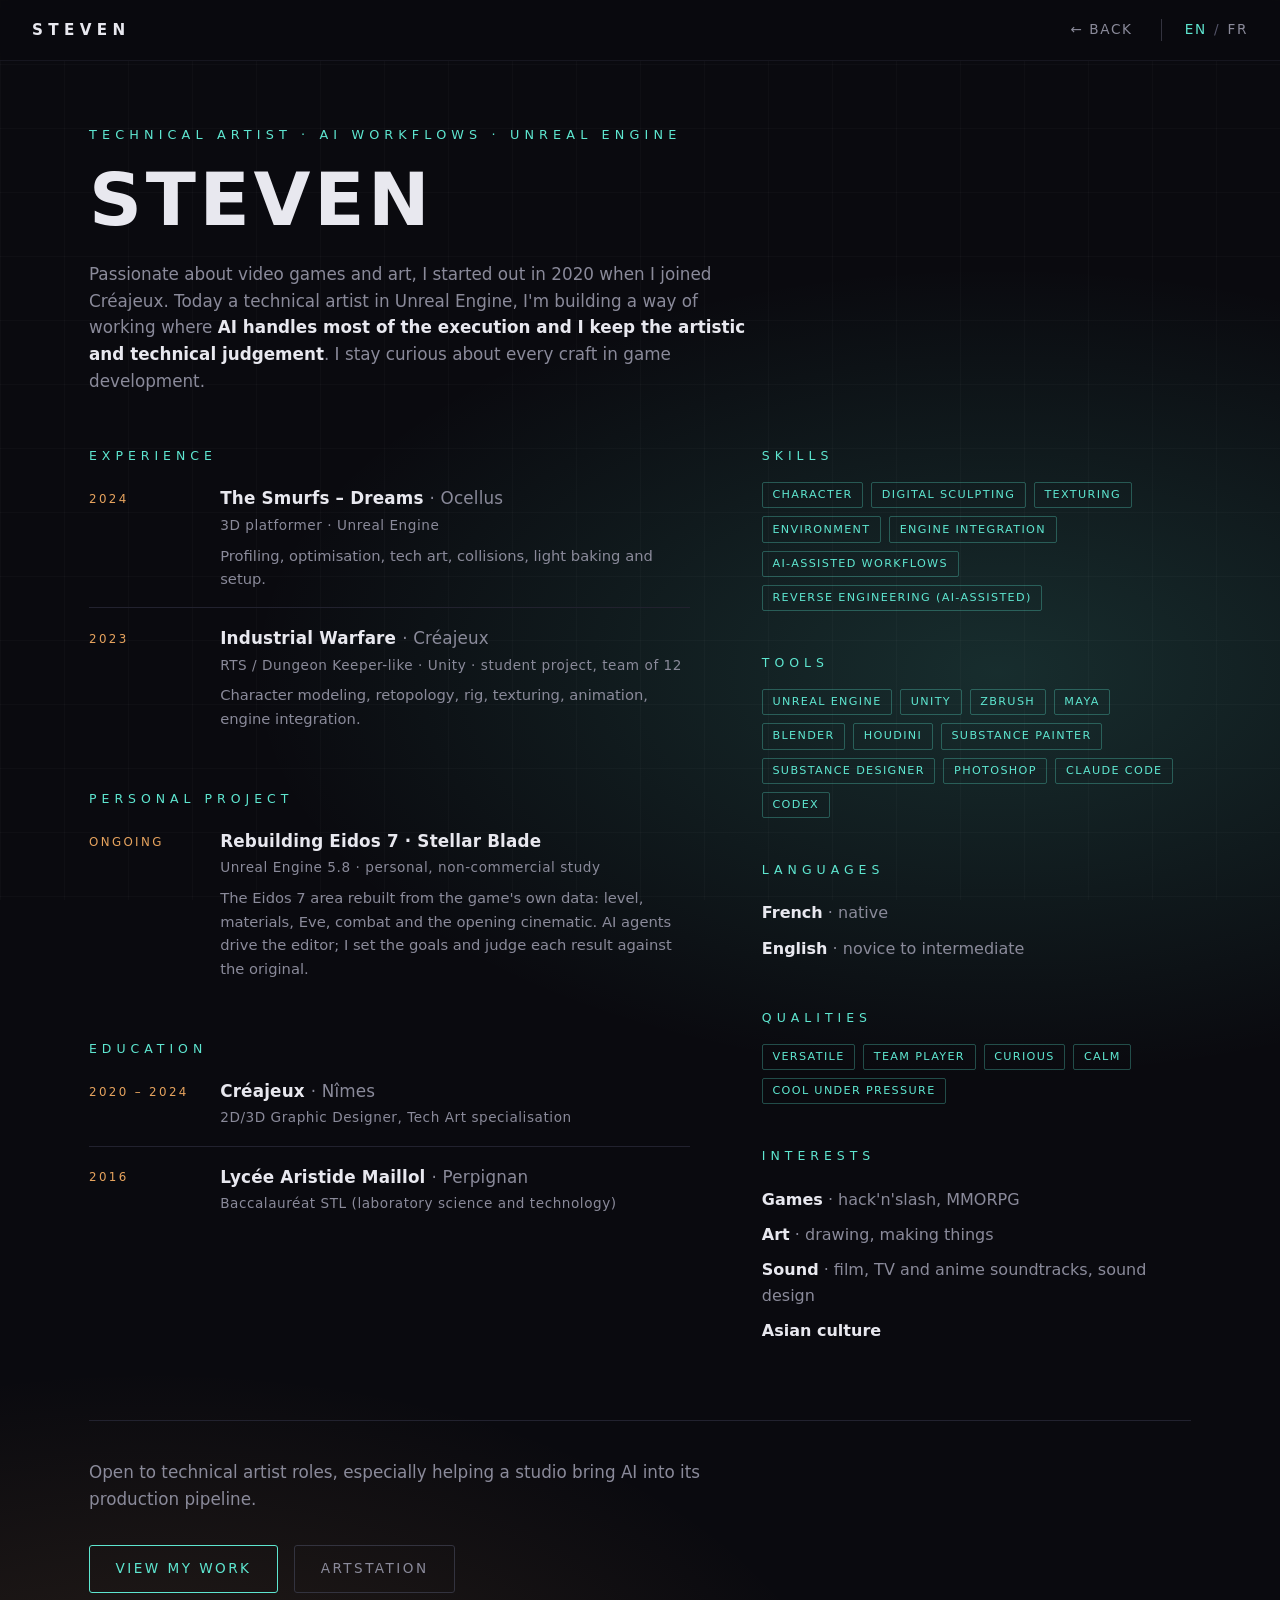
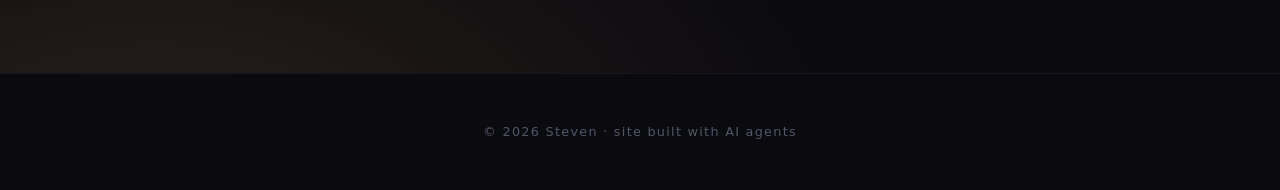
==== cv.html @ 53f47049 "page CV (onglet CV, A propos raccourci + bouton CV complet), nav 320 px" ====
<!DOCTYPE html>
<html lang="en">
<head>
<meta charset="UTF-8">
<meta name="viewport" content="width=device-width, initial-scale=1.0">
<meta name="robots" content="noindex, nofollow">
<title data-fr="CV · Steven · Technical Artist">CV · Steven · Technical Artist</title>
<!-- CV complet (29/10/2026, demande de Steven), d'après le CV PDF du 07/10/2026 adapté à la DA du site.
     SOURCE UNIQUE du CV : l'accueil (#about) n'en garde qu'un résumé et renvoie ici ; le PDF de candidature est
     tiré de cette page par docs/candidature/render_cv.py, qui y ajoute les coordonnées privées.
     Page publique : prénom seul, ni photo, ni téléphone, ni email, ni ville (choix de Steven du 29/10).
     Les commentaires-marqueurs « cv:nom » (autour du prénom) et « cv:contact » servent au PDF : ne pas les retirer. -->
<link rel="stylesheet" href="theme/tokens.css">
<link rel="stylesheet" href="theme/theme.css">
<script src="theme/i18n.js"></script>
</head>
<body>

<nav class="nav-page">
  <a class="logo" href="index.html">Steven</a>
  <a class="back" href="index.html#about"><span lang="en">← Back</span><span lang="fr">← Retour</span></a>
</nav>

<main class="page page-wide cv-page">

  <header class="cv-head">
    <div class="kicker"><span lang="en">Technical Artist · AI Workflows · Unreal Engine</span><span lang="fr">Technical Artist · Workflows IA · Unreal Engine</span></div>
    <h1><!--cv:nom-->Steven<!--/cv:nom--></h1>
    <!--cv:contact-->
    <p class="about-text cv-profile">
      <span lang="en">Passionate about video games and art, I started out in 2020 when I joined Créajeux. Today a
      technical artist in Unreal Engine, I'm building a way of working where <strong>AI handles most of the
      execution and I keep the artistic and technical judgement</strong>. I stay curious about every craft in
      game development.</span>
      <span lang="fr">Passionné de jeux vidéo et d'art, je me suis lancé en 2020 en entrant à Créajeux.
      Aujourd'hui technical artist sur Unreal Engine, je construis une façon de travailler où <strong>l'IA prend
      en charge le gros de l'exécution et où je garde le jugement artistique et technique</strong>. Je reste
      curieux de tous les métiers du jeu vidéo.</span>
    </p>
  </header>

  <div class="cv">
    <div class="cv-col">
      <section class="cv-block">
        <h3 class="cv-h"><span lang="en">Experience</span><span lang="fr">Expérience</span></h3>
        <div class="cv-item">
          <div class="cv-when">2024</div>
          <div class="cv-what">
            <h4><span lang="en">The Smurfs – Dreams</span><span lang="fr">Les Schtroumpfs&nbsp;: L'Épopée des rêves</span> <span class="cv-org">· Ocellus</span></h4>
            <div class="cv-sub"><span lang="en">3D platformer · Unreal Engine</span><span lang="fr">Jeu de plateforme 3D · Unreal Engine</span></div>
            <p><span lang="en">Profiling, optimisation, tech art, collisions, light baking and setup.</span><span lang="fr">Profiling, optimisation, tech art, collisions, bake et réglage des lumières.</span></p>
          </div>
        </div>
        <div class="cv-item">
          <div class="cv-when">2023</div>
          <div class="cv-what">
            <h4><a href="work/unit-industrial-warfare.html">Industrial Warfare</a> <span class="cv-org">· Créajeux</span></h4>
            <div class="cv-sub"><span lang="en">RTS / Dungeon Keeper-like · Unity · student project, team of 12</span><span lang="fr">RTS façon Dungeon Keeper · Unity · projet étudiant, équipe de 12</span></div>
            <p><span lang="en">Character modeling, retopology, rig, texturing, animation, engine integration.</span><span lang="fr">Modélisation de personnages, retopologie, rig, texture, animation, intégration moteur.</span></p>
          </div>
        </div>
      </section>
      <section class="cv-block">
        <h3 class="cv-h"><span lang="en">Personal project</span><span lang="fr">Projet personnel</span></h3>
        <div class="cv-item">
          <div class="cv-when"><span lang="en">Ongoing</span><span lang="fr">En cours</span></div>
          <div class="cv-what">
            <h4><a href="work/stellar-blade-eidos-port.html"><span lang="en">Rebuilding Eidos 7 · Stellar Blade</span><span lang="fr">Reconstruire Eidos 7 · Stellar Blade</span></a></h4>
            <div class="cv-sub"><span lang="en">Unreal Engine 5.8 · personal, non-commercial study</span><span lang="fr">Unreal Engine 5.8 · étude personnelle, non commerciale</span></div>
            <p><span lang="en">The Eidos 7 area rebuilt from the game's own data: level, materials, Eve, combat and the
              opening cinematic. AI agents drive the editor; I set the goals and judge each result against the original.</span>
              <span lang="fr">La zone d'Eidos 7 reconstruite à partir des données du jeu&nbsp;: niveau, matériaux, Eve,
              combat et cinématique d'ouverture. Des agents IA pilotent l'éditeur&nbsp;; je fixe les objectifs et juge
              chaque résultat face à l'original.</span></p>
          </div>
        </div>
      </section>
      <section class="cv-block">
        <h3 class="cv-h"><span lang="en">Education</span><span lang="fr">Formation</span></h3>
        <div class="cv-item">
          <div class="cv-when">2020 – 2024</div>
          <div class="cv-what">
            <h4>Créajeux <span class="cv-org">· Nîmes</span></h4>
            <div class="cv-sub"><span lang="en">2D/3D Graphic Designer, Tech Art specialisation</span><span lang="fr">Graphiste 2D/3D, spécialité Tech Art</span></div>
          </div>
        </div>
        <div class="cv-item">
          <div class="cv-when">2016</div>
          <div class="cv-what">
            <h4>Lycée Aristide Maillol <span class="cv-org">· Perpignan</span></h4>
            <div class="cv-sub"><span lang="en">Baccalauréat STL (laboratory science and technology)</span><span lang="fr">Bac STL (sciences et technologies de laboratoire)</span></div>
          </div>
        </div>
      </section>
    </div>

    <div class="cv-col">
      <section class="cv-block">
        <h3 class="cv-h"><span lang="en">Skills</span><span lang="fr">Compétences</span></h3>
        <div class="chips">
          <span class="chip"><span lang="en">Character</span><span lang="fr">Personnage</span></span>
          <span class="chip"><span lang="en">Digital sculpting</span><span lang="fr">Sculpture numérique</span></span>
          <span class="chip">Texturing</span>
          <span class="chip"><span lang="en">Environment</span><span lang="fr">Environnement</span></span>
          <span class="chip"><span lang="en">Engine integration</span><span lang="fr">Intégration moteur</span></span>
          <span class="chip"><span lang="en">AI-assisted workflows</span><span lang="fr">Workflows assistés par IA</span></span>
          <span class="chip"><span lang="en">Reverse engineering (AI-assisted)</span><span lang="fr">Rétro-ingénierie (assistée par IA)</span></span>
        </div>
      </section>
      <section class="cv-block">
        <h3 class="cv-h"><span lang="en">Tools</span><span lang="fr">Outils</span></h3>
        <div class="chips">
          <span class="chip">Unreal Engine</span><span class="chip">Unity</span>
          <span class="chip">ZBrush</span><span class="chip">Maya</span><span class="chip">Blender</span>
          <span class="chip">Houdini</span><span class="chip">Substance Painter</span>
          <span class="chip">Substance Designer</span><span class="chip">Photoshop</span>
          <span class="chip">Claude Code</span><span class="chip">Codex</span>
        </div>
      </section>
      <section class="cv-block">
        <h3 class="cv-h"><span lang="en">Languages</span><span lang="fr">Langues</span></h3>
        <ul class="cv-lang">
          <li><span lang="en"><strong>French</strong> · native</span><span lang="fr"><strong>Français</strong> · langue maternelle</span></li>
          <li><span lang="en"><strong>English</strong> · novice to intermediate</span><span lang="fr"><strong>Anglais</strong> · novice à intermédiaire</span></li>
        </ul>
      </section>
      <section class="cv-block">
        <h3 class="cv-h"><span lang="en">Qualities</span><span lang="fr">Qualités</span></h3>
        <div class="chips">
          <span class="chip"><span lang="en">Versatile</span><span lang="fr">Polyvalent</span></span>
          <span class="chip"><span lang="en">Team player</span><span lang="fr">Esprit d'équipe</span></span>
          <span class="chip"><span lang="en">Curious</span><span lang="fr">Curieux</span></span>
          <span class="chip"><span lang="en">Calm</span><span lang="fr">Calme</span></span>
          <span class="chip"><span lang="en">Cool under pressure</span><span lang="fr">Sang-froid</span></span>
        </div>
      </section>
      <section class="cv-block">
        <h3 class="cv-h"><span lang="en">Interests</span><span lang="fr">Loisirs</span></h3>
        <ul class="cv-lang">
          <li><span lang="en"><strong>Games</strong> · hack'n'slash, MMORPG</span><span lang="fr"><strong>Jeux</strong> · hack'n'slash, MMORPG</span></li>
          <li><span lang="en"><strong>Art</strong> · drawing, making things</span><span lang="fr"><strong>Art</strong> · dessiner, créer</span></li>
          <li><span lang="en"><strong>Sound</strong> · film, TV and anime soundtracks, sound design</span><span lang="fr"><strong>Son</strong> · musiques de films, séries et anime, sound design</span></li>
          <li><span lang="en"><strong>Asian culture</strong></span><span lang="fr"><strong>Culture asiatique</strong></span></li>
        </ul>
      </section>
    </div>
  </div>

  <section class="cv-contact">
    <p class="about-text"><span lang="en">Open to technical artist roles, especially helping a studio bring AI into its production pipeline.</span><span lang="fr">Ouvert aux postes de technical artist, notamment pour aider un studio à intégrer l'IA à son pipeline de production.</span></p>
    <div class="contact-links">
      <a class="btn" href="index.html#art"><span lang="en">View my work</span><span lang="fr">Voir mes projets</span></a>
      <a class="btn ghost" href="https://www.artstation.com/steven_minvielle" target="_blank" rel="noopener">ArtStation</a>
    </div>
  </section>

</main>

<footer>
  © 2026 Steven · <span lang="en">site built with AI agents</span><span lang="fr">site réalisé avec des agents IA</span>
</footer>

<script src="theme/site.js"></script>
<script src="theme/devpanel.js"></script>
</body>
</html>
---- theme/tokens.css ----
/* ============================================================================
   tokens.css — LA DA. Source unique de vérité du design system.
   ----------------------------------------------------------------------------
   C'est LE fichier qu'on touche pour re-thémer (couleurs, typo, échelles).
   Personne d'autre n'a le droit de porter une couleur : theme.css n'utilise
   QUE ces variables (vérifié par grep — voir docs/refacto_tokens_map.md).
   Réglage live : dev panel ⚙ sur n'importe quelle page → « Copier CSS » → coller ici.
   Doc complète : docs/THEME.md
   ============================================================================ */
:root {

  /* --- PALETTE ------------------------------------------------------------ */
  --bg:         #0a0a0f;   /* fond du site (nuit bleutée) */
  --bg-panel:   #12121a;   /* fond des cartes / panneaux */
  --void:       #050508;   /* noir profond des voiles (lightbox, dégradés de cartes) */
  --media-fill: #000;      /* fond derrière les médias letterboxés */
  --ink:        #e8e8ef;   /* texte principal */
  --ink-dim:    #8a8a9a;   /* texte secondaire */
  --ink-faint:  #55556a;   /* texte tertiaire (footer, hints) */
  --accent:     #5ee6d0;   /* néon principal — ice-cyan */
  --accent-2:   #e6a35e;   /* accent chaud — ambre */

  /* --- LIGNES (bordures), du plus sombre au plus clair -------------------- */
  --line:         #16161f; /* structure : nav, footer */
  --line-media:   #1d1d28; /* cadres des médias, cartes */
  --line-panel:   #22222f; /* panneaux, blocs feature */
  --line-control: #2a2a3a; /* boutons, inputs, scrollbars */
  --line-bright:  #33333f; /* contrôles mis en avant (× lightbox, ghost) */

  /* --- TYPO --------------------------------------------------------------- */
  --font-ui:    "Segoe UI", system-ui, -apple-system, sans-serif;
  --font-mono:  Consolas, "Cascadia Mono", monospace;
  --fs-hero:    clamp(2.2rem, 8vw, 6.5rem);   /* H1 accueil */
  --fs-hero-p:  clamp(2.2rem, 6.5vw, 4.6rem); /* H1 pages projet */
  --fs-h2:      clamp(1.6rem, 4vw, 2.6rem);   /* H2 de section */
  --fs-f-title: clamp(1.4rem, 3vw, 2rem);     /* titres des blocs feature */
  --h1-track:   .06em;     /* interlettrage du H1 accueil */
  --track-kicker: .4em;    /* interlettrage des kickers */

  /* --- LAYOUT & EFFETS ---------------------------------------------------- */
  --card-r:     14px;      /* rayon des cartes */
  --maxw:       1100px;    /* largeur de colonne — accueil */
  --maxw-wide:  1150px;    /* largeur de colonne — pages projet */
  --maxw-read:  900px;     /* largeur de lecture (.page) */
  --grid-op:    .025;      /* opacité du damier de fond */
}
---- theme/theme.css ----
/* ============================================================================
   theme.css — les COMPOSANTS du design system (la DA vit dans tokens.css).
   ----------------------------------------------------------------------------
   Aucune couleur en dur ici : tout passe par var(--*) de tokens.css.
   (Exceptions documentées : ombres rgba(0,0,0,…) et blancs de grille — achromatiques ;
    stops des vignettes placeholder, marqués PLACEHOLDER. Voir docs/refacto_tokens_map.md.)

   SECTIONS — « cette partie sert pour ça » :
     1. BASE ............ reset, fond du site (dégradé répété + damier), liens, h1 générique,
                          masquage de la langue inactive (bilingue EN/FR, cf. i18n.js)
     2. NAV ............. barre du haut ; variantes .nav-home (accueil) / .nav-page (projets) ;
                          sélecteur de langue .lang-switch
     3. HERO ACCUEIL .... le plein-écran « STEVEN » + diaporama de fond + boutons .btn
     4. SECTIONS ACCUEIL  conteneurs de l'accueil + titres de section
     5. WORK GRID ....... les cartes projet de l'accueil (+ vignettes placeholder)
     6. ABOUT / CONTACT . textes + fondu de fin de page
     7. FOOTER .......... pied de page commun
     8. PAGE PROJET ..... squelette des posts : hero, subnav d'ancres, sections
     9. BLOCS DE POST ... feature/zigzag, chips, breakdowns, galeries, bleed
    10. INTERACTIONS .... lightbox, halo zoomable, carte next, carrousel more
    11. DEV PANEL ...... le panneau ⚙ de réglage des tokens
    12. RESPONSIVE ..... points de rupture
   ============================================================================ */

/* ============ 1. BASE ============ */
* { margin: 0; padding: 0; box-sizing: border-box; }
html { scroll-behavior: smooth; }
body {
  /* dégradé amber/cyan RÉPÉTÉ tout le long de la page (cyan à droite, ambre à gauche).
     ⚠ halos entièrement DANS la tuile de 2400px : un radial répété est COUPÉ au bord */
  background-color: var(--bg);
  background-image:
    radial-gradient(ellipse 90% 26% at 78% 28%, color-mix(in srgb, var(--accent) 16%, transparent), transparent 65%),
    radial-gradient(ellipse 85% 26% at 12% 74%, color-mix(in srgb, var(--accent-2) 14%, transparent), transparent 65%);
  background-size: 100% 2400px;
  background-repeat: repeat-y;
  color: var(--ink);
  font-family: var(--font-ui);
  line-height: 1.6;
  overflow-x: hidden;
}
/* damier : grille fixe par-dessus le dégradé répété du body */
body::before {
  content: ""; position: fixed; inset: 0; z-index: -1; pointer-events: none;
  /* pas de background-color : opaque, il masquerait le fond posé sur le body */
  background-image:
    linear-gradient(rgb(255 255 255 / var(--grid-op)) 1px, transparent 1px),
    linear-gradient(90deg, rgb(255 255 255 / var(--grid-op)) 1px, transparent 1px);
  background-size: 64px 64px, 64px 64px;
}
a { color: var(--accent); text-decoration: none; }
a:hover { text-decoration: underline; }
h1 {
  font-size: clamp(1.8rem, 5vw, 3rem);
  font-weight: 800; letter-spacing: .03em; line-height: 1.1;
}
/* bilingue : chaque texte existe en deux exemplaires lang="en" / lang="fr" ; i18n.js pose la
   langue choisie sur <html lang> et l'on masque l'autre. !important : doit l'emporter sur les
   display des composants (.tag, .chip, .wip…). Sans JS, <html lang="en"> → la page reste en EN. */
html[lang="fr"] [lang="en"],
html:not([lang="fr"]) [lang="fr"] { display: none !important; }

/* ============ 2. NAV ============ */
nav {
  z-index: 10;
  display: flex; justify-content: space-between; align-items: center;
  padding: 1.1rem 2rem;
}
nav .logo {
  font-weight: 700; letter-spacing: .35em; font-size: .95rem;
  color: var(--ink); text-transform: uppercase;
}
nav .logo:hover { color: var(--accent); text-decoration: none; }
/* accueil : fixée, fond dégradé qui s'efface vers le bas */
nav.nav-home {
  position: fixed; top: 0; left: 0; right: 0;
  background: linear-gradient(to bottom, color-mix(in srgb, var(--bg) 92%, transparent), color-mix(in srgb, var(--bg) 0%, transparent));
  backdrop-filter: blur(2px);
}
nav .links a {
  color: var(--ink-dim); margin-left: 1.8rem; font-size: .85rem;
  letter-spacing: .12em; text-transform: uppercase;
}
nav .links a:hover { color: var(--accent); text-decoration: none; }
/* pages projet : collante, fond verre bordé */
nav.nav-page {
  position: sticky; top: 0;
  background: color-mix(in srgb, var(--bg) 92%, transparent);
  backdrop-filter: blur(4px);
  border-bottom: 1px solid var(--line);
}
nav .back {
  color: var(--ink-dim); font-size: .85rem;
  letter-spacing: .12em; text-transform: uppercase;
}
nav .back:hover { color: var(--accent); text-decoration: none; }
/* sélecteur de langue EN / FR — DOM injecté par i18n.js en DERNIER enfant de la nav. La marge
   auto groupe à droite « liens + sélecteur » (accueil) ou « ← Back + sélecteur » (posts). */
nav.nav-home .links, nav.nav-page .back { margin-left: auto; }
.lang-switch {
  display: inline-flex; align-items: center; gap: .45rem;
  margin-left: 1.8rem; padding-left: 1.4rem;
  border-left: 1px solid var(--line-bright);
  font-size: .85rem; letter-spacing: .12em; line-height: 1.6;
}
.lang-switch button {
  background: none; border: 0; padding: 0; cursor: pointer;
  font: inherit; letter-spacing: inherit; color: var(--ink-dim);
  transition: color .2s;
}
.lang-switch button:hover { color: var(--accent); }
.lang-switch button[aria-pressed="true"] { color: var(--accent); cursor: default; }
.lang-switch .ls-sep { color: var(--ink-faint); }

/* ============ 3. HERO ACCUEIL ============ */
.hero-home {
  min-height: 100vh;
  display: flex; flex-direction: column; justify-content: center;
  padding: 0 2rem;
  position: relative;
  background: transparent; /* la couleur vient du motif répété de la page (body) */
  overflow: hidden;
}
/* diaporama des projets en fond : blend sombre + fondu au noir entre images */
.hero-slides { position: absolute; inset: 0; z-index: 0; pointer-events: none; }
.hero-slides img {
  position: absolute; inset: 0; width: 100%; height: 100%;
  object-fit: cover; opacity: 0; filter: saturate(.85);
  transition: opacity 1.3s ease;
}
.hero-slides img.on { opacity: .26; }
.hero-slides::after {
  content: ""; position: absolute; inset: 0;
  background:
    linear-gradient(to bottom, color-mix(in srgb, var(--bg) 50%, transparent), color-mix(in srgb, var(--bg) 15%, transparent) 45%, var(--bg) 97%),
    radial-gradient(ellipse 120% 90% at 50% 45%, transparent 55%, color-mix(in srgb, var(--bg) 75%, transparent));
}
.hero-inner { max-width: var(--maxw); margin: 0 auto; width: 100%; position: relative; z-index: 1; }
.hero-kicker {
  color: var(--accent); font-size: .85rem; letter-spacing: var(--track-kicker);
  text-transform: uppercase; margin-bottom: 1.2rem;
  animation: rise .8s ease both;
}
.hero-inner h1 {
  font-size: var(--fs-hero);
  font-weight: 800; letter-spacing: var(--h1-track); line-height: 1.05;
  text-transform: uppercase; white-space: nowrap;
  animation: rise .8s .1s ease both;
}
.hero-sub {
  margin-top: 1.4rem; max-width: 34rem;
  color: var(--ink-dim); font-size: 1.1rem;
  animation: rise .8s .25s ease both;
}
.hero-cta {
  margin-top: 2.6rem; display: flex; gap: 1rem; flex-wrap: wrap;
  animation: rise .8s .4s ease both;
}
.btn {
  display: inline-block; padding: .75rem 1.6rem;
  border: 1px solid var(--accent); border-radius: 3px;
  color: var(--accent); font-size: .85rem; letter-spacing: .18em;
  text-transform: uppercase; transition: all .25s;
}
.btn:hover { background: var(--accent); color: var(--bg); text-decoration: none; }
.btn.ghost { border-color: var(--line-bright); color: var(--ink-dim); }
.btn.ghost:hover { border-color: var(--ink-dim); background: transparent; color: var(--ink); }
@keyframes rise { from { opacity: 0; transform: translateY(24px); } to { opacity: 1; transform: none; } }

/* ============ 4. SECTIONS ACCUEIL ============ */
/* scopé body > section : les <section class="sec"> des pages projet ne sont PAS concernées */
body > section { padding: 6rem 2rem; }
.inner { max-width: var(--maxw); margin: 0 auto; }
.section-title {
  font-size: .85rem; letter-spacing: var(--track-kicker); text-transform: uppercase;
  color: var(--accent); margin-bottom: 3rem;
}
.section-title::after {
  content: ""; display: block; width: 48px; height: 1px;
  background: var(--accent); margin-top: 1rem; opacity: .5;
}

/* ============ 5. WORK GRID (cartes de l'accueil) ============ */
.grid {
  display: grid; gap: 1.6rem;
  grid-template-columns: repeat(auto-fit, minmax(300px, 1fr));
}
.card {
  background: var(--bg-panel);
  border: 1px solid var(--line-media);
  border-radius: var(--card-r);
  overflow: hidden;
  transition: transform .3s, border-color .3s, box-shadow .3s;
  opacity: 0; transform: translateY(30px);
}
.card.visible { opacity: 1; transform: none; transition: opacity .6s ease, transform .6s ease, border-color .3s, box-shadow .3s; }
.card:hover {
  transform: translateY(-4px);
  border-color: var(--accent);
  box-shadow: 0 0 0 1px var(--accent),
              0 0 26px 2px color-mix(in srgb, var(--accent) 45%, transparent),
              0 18px 45px rgba(0,0,0,.4);
}
.card .thumb {
  height: 190px; position: relative;
  display: flex; align-items: flex-end; padding: 1rem;
  overflow: hidden;
}
.card .thumb img {
  position: absolute; inset: 0; width: 100%; height: 100%;
  object-fit: cover; transition: transform .4s ease;
}
.card:hover .thumb img { transform: scale(1.04); }
a.card { display: block; color: inherit; }
a.card:hover { text-decoration: none; }
.card .thumb .ph {
  position: absolute; top: .8rem; right: .9rem;
  font-size: .65rem; letter-spacing: .15em; text-transform: uppercase;
  color: rgba(255,255,255,.45); border: 1px solid rgba(255,255,255,.2);
  padding: .15rem .5rem; border-radius: 2px;
}
/* vignette provisoire du post character (pas de miniature pour l'instant — demande Steven 01/09) */
.t-character{ background: linear-gradient(135deg, #14100e 0%, #43302a 60%, var(--accent-2) 150%); } /* PLACEHOLDER */
.card .body { padding: 1.3rem 1.4rem 1.5rem; }
.card h3 { font-size: 1.15rem; letter-spacing: .02em; margin-bottom: .4rem; }
.card p  { color: var(--ink-dim); font-size: .92rem; }
.tags { margin-top: 1rem; display: flex; gap: .5rem; flex-wrap: wrap; }
.tag {
  font-size: .68rem; letter-spacing: .1em; text-transform: uppercase;
  color: var(--accent); border: 1px solid color-mix(in srgb, var(--accent) 30%, transparent);
  padding: .18rem .55rem; border-radius: 2px;
}
.tag.warm { color: var(--accent-2); border-color: color-mix(in srgb, var(--accent-2) 30%, transparent); }
.wip {
  display: inline-block; margin-left: .6rem; font-size: .65rem;
  letter-spacing: .12em; text-transform: uppercase; color: var(--accent-2);
  border: 1px solid color-mix(in srgb, var(--accent-2) 40%, transparent); padding: .1rem .45rem; border-radius: 2px;
  vertical-align: middle;
}

/* ============ 6. ABOUT / CONTACT ============ */
.about-text { max-width: 42rem; color: var(--ink-dim); font-size: 1.05rem; }
.about-text strong { color: var(--ink); font-weight: 600; }
.contact-links { display: flex; gap: 1rem; flex-wrap: wrap; margin-top: 2rem; }
/* parcours façon CV (créé le 27/10/2026 dans #about, déménagé le 29/10 sur cv.html) : expérience + formation | compétences, outils, langues… */
.cv { display: grid; grid-template-columns: 7fr 5fr; gap: 3rem 4.5rem; margin-top: 3.2rem; }
.cv-block + .cv-block { margin-top: 2.6rem; }
.cv-h {
  color: var(--accent); font-size: .78rem; font-weight: 400;
  letter-spacing: var(--track-kicker); text-transform: uppercase; margin-bottom: 1rem;
}
.cv-item {
  display: grid; grid-template-columns: 7rem 1fr; gap: 1.2rem;
  padding: 1.05rem 0; border-top: 1px solid var(--line-panel);
}
.cv-h + .cv-item { border-top: 0; padding-top: .2rem; }
.cv-when { color: var(--accent-2); font-size: .74rem; letter-spacing: .2em; text-transform: uppercase; padding-top: .3rem; }
.cv-what h4 { font-size: 1.05rem; font-weight: 600; letter-spacing: .01em; color: var(--ink); }
.cv-what h4 a { color: var(--ink); }
.cv-what h4 a:hover { color: var(--accent); }
.cv-org { color: var(--ink-dim); font-weight: 400; }
.cv-sub { margin-top: .15rem; color: var(--ink-dim); font-size: .85rem; letter-spacing: .04em; }
.cv-what p { margin-top: .45rem; color: var(--ink-dim); font-size: .92rem; }
.cv .chips { justify-content: flex-start; margin-top: 0; }
.cv-lang { list-style: none; color: var(--ink-dim); }
.cv-lang li { padding: .3rem 0; }
.cv-lang strong { color: var(--ink); font-weight: 600; }
/* page CV complète (cv.html, 29/10/2026) — source unique du CV ; l'accueil n'en garde qu'un résumé + .about-more.
   Le PDF de candidature en est tiré par docs/candidature/render_cv.py (mise en page A4 : docs/candidature/cv-print.css) */
.cv-head h1 { font-size: var(--fs-hero-p); text-transform: uppercase; letter-spacing: .05em; line-height: 1.05; }
.cv-profile { margin-top: 1.4rem; }
.cv-contact { margin-top: 4.5rem; padding-top: 2.4rem; border-top: 1px solid var(--line-panel); }
.about-more { margin-top: 2rem; }
/* fondu du damier vers le bas : disparaît sur Contact + footer */
#contact { background: linear-gradient(to bottom, transparent 0%, var(--bg) 80%); }

/* ============ 7. FOOTER ============ */
footer {
  padding: 3rem 2rem; text-align: center;
  color: var(--ink-faint); font-size: .8rem; letter-spacing: .1em;
  border-top: 1px solid var(--line);
  background: var(--bg);
}

/* ============ 8. PAGE PROJET — squelette ============ */
.page { max-width: var(--maxw-read); margin: 0 auto; padding: 4rem 1.5rem 5rem; }
.page-wide { max-width: var(--maxw-wide); }
.kicker {
  color: var(--accent); font-size: .8rem; letter-spacing: var(--track-kicker);
  text-transform: uppercase; margin-bottom: 1rem;
}
.meta {
  margin-top: .8rem; color: var(--ink-dim);
  font-size: .85rem; letter-spacing: .15em; text-transform: uppercase;
}
/* hero plein écran — l'image de fond se pose en inline style sur le header */
.hero-p {
  position: relative; min-height: 82vh;
  display: flex; align-items: flex-end;
  background-size: cover; background-position: center;
}
.hero-p::before {
  content: ""; position: absolute; inset: 0;
  background: linear-gradient(to bottom, color-mix(in srgb, var(--bg) 30%, transparent) 40%, var(--bg) 98%);
}
.hero-p .hp-inner {
  position: relative;
  max-width: var(--maxw-wide); margin: 0 auto; width: 100%;
  padding: 0 2rem 4rem;
}
.hero-p h1 {
  font-size: var(--fs-hero-p);
  text-transform: uppercase; letter-spacing: .05em; line-height: 1.05;
}
.hero-p .kicker { margin-bottom: .8rem; }
.hero-p .hp-sub { margin-top: 1rem; max-width: 36rem; color: var(--ink-dim); font-size: 1.05rem; }
.hero-p .meta { margin-top: 1rem; }
/* nav d'ancres sticky */
.subnav {
  position: sticky; top: 0; z-index: 9;
  display: flex; gap: 1.6rem; flex-wrap: wrap;
  padding: .85rem 2rem;
  background: color-mix(in srgb, var(--bg) 90%, transparent); backdrop-filter: blur(6px);
  border-bottom: 1px solid var(--line);
}
.subnav a {
  color: var(--ink-dim); font-size: .78rem;
  letter-spacing: .18em; text-transform: uppercase;
}
.subnav a:hover { color: var(--accent); text-decoration: none; }
/* sections d'un post */
.sec { margin-top: 5.5rem; }
.sec-kicker { color: var(--accent); font-size: .8rem; letter-spacing: var(--track-kicker); text-transform: uppercase; }
.sec h2 { margin-top: .5rem; font-size: var(--fs-h2); letter-spacing: .02em; line-height: 1.15; }
.sec .sec-desc { margin-top: 1rem; color: var(--ink-dim); max-width: 44rem; }

/* ============ 9. BLOCS DE POST ============ */
/* image « large » de mise en valeur, plafonnée pour ne pas devenir immense sur grand écran */
.bleed { width: min(100vw, 1300px); margin-left: 50%; transform: translateX(-50%); }
.bleed img { width: 100%; display: block; border-radius: 12px; border: 1px solid var(--line-media); }
.bleed figcaption {
  max-width: var(--maxw-wide); margin: .6rem auto 0; padding: 0 2rem;
  color: var(--ink-dim); font-size: .85rem; letter-spacing: .08em;
}
.duo { display: grid; grid-template-columns: 1fr 1fr; gap: 1.2rem; margin-top: 1.6rem; }
.duo figure { margin: 0; }
.duo img, .duo video { width: 100%; display: block; border-radius: 10px; border: 1px solid var(--line-media); }
.duo video { background: var(--media-fill); } /* sans largeur, une vidéo prend sa taille native et sort de l'écran (page RTS, corrigé 27/10) */
.duo figcaption { margin-top: .5rem; color: var(--ink-dim); font-size: .85rem; letter-spacing: .08em; }
/* features en zigzag (le bloc de base d'un post) */
.feature {
  display: grid; grid-template-columns: 5fr 7fr;
  gap: 3.5rem; align-items: center;
  margin: 5.5rem 0;
}
.feature.flip .f-media { order: -1; }
.f-kicker { color: var(--accent-2); font-size: .72rem; letter-spacing: .35em; text-transform: uppercase; }
.f-title { margin-top: .5rem; font-size: var(--fs-f-title); letter-spacing: .02em; }
.f-desc { margin-top: .9rem; color: var(--ink-dim); }
.f-media video, .f-media img, .f-media .embed-wrap {
  width: 100%; display: block; background: var(--media-fill);
  border-radius: 12px; border: 1px solid var(--line-panel);
  box-shadow: 0 24px 70px rgba(0,0,0,.45);
}
.f-media .m2 { display: grid; gap: 1rem; }
/* breakdown replié (contenu secondaire qu'on n'impose pas) */
details.bp { margin-top: 1.1rem; }
details.bp summary {
  cursor: pointer; color: var(--accent); font-size: .82rem;
  letter-spacing: .15em; text-transform: uppercase; list-style: none;
}
details.bp summary::before { content: "▸ "; }
details.bp[open] summary::before { content: "▾ "; }
details.bp video { margin-top: .8rem; width: 100%; border-radius: 10px; border: 1px solid var(--line-media); background: var(--media-fill); }
details.bp .bp-duo { display: grid; grid-template-columns: 1fr 1fr; gap: .8rem; margin-top: .8rem; }
details.bp .bp-duo img { width: 100%; border-radius: 8px; border: 1px solid var(--line-media); }
/* chips d'outils */
.chips { display: flex; gap: .5rem; flex-wrap: wrap; justify-content: center; margin-top: 1.3rem; }
.chips .chip {
  font-size: .7rem; letter-spacing: .12em; text-transform: uppercase;
  color: var(--accent); border: 1px solid color-mix(in srgb, var(--accent) 30%, transparent);
  padding: .2rem .6rem; border-radius: 2px;
}
.feature .chips { justify-content: flex-start; }
/* grille de vignettes cliquables (passes techniques, slides de process) */
.tech-grid {
  margin-top: 2rem; display: grid; gap: 1rem;
  grid-template-columns: repeat(auto-fit, minmax(230px, 1fr));
}
.tile { position: relative; margin: 0; cursor: zoom-in; border-radius: 10px; overflow: hidden; border: 1px solid var(--line-media); transition: box-shadow .25s ease, border-color .25s ease; }
.tile img { width: 100%; height: 160px; object-fit: cover; display: block; transition: transform .3s; }
.tile:hover img { transform: scale(1.05); }
/* halo tuiles : le box-shadow du .tile n'est PAS rogné par son overflow:hidden */
.tile:hover {
  border-color: var(--accent);
  box-shadow: 0 0 0 1px var(--accent),
              0 0 24px 2px color-mix(in srgb, var(--accent) 45%, transparent);
}
.tile figcaption {
  position: absolute; left: 0; right: 0; bottom: 0;
  padding: .45rem .7rem; font-size: .72rem; letter-spacing: .12em; text-transform: uppercase;
  color: var(--ink); background: linear-gradient(to top, color-mix(in srgb, var(--void) 90%, transparent), transparent);
}
/* embed 16:9 (YouTube) */
.embed-wrap {
  position: relative; padding-top: 56.25%;
  border-radius: 10px; overflow: hidden;
  border: 1px solid var(--line-media); background: var(--media-fill);
}
.embed-wrap iframe { position: absolute; inset: 0; width: 100%; height: 100%; border: 0; }
/* média large sous un bloc */
.step-media { margin-top: 2.4rem; }
.step-media img, .step-media video {
  width: 100%; display: block; background: var(--media-fill);
  border-radius: 12px; border: 1px solid var(--line-panel);
  box-shadow: 0 24px 70px rgba(0,0,0,.45);
}
.step-media.two { display: grid; grid-template-columns: 1fr 1fr; gap: 1.2rem; }

/* ============ 10. INTERACTIONS ============ */
/* halo « agrandissable » au survol — posé par site.js via .zoomable.
   Pour les images de tuiles le halo est rogné par overflow:hidden → il vit sur .tile. */
.zoomable { cursor: zoom-in; transition: box-shadow .25s ease; }
.zoomable:hover {
  box-shadow: 0 0 0 2px var(--accent),
              0 0 26px 3px color-mix(in srgb, var(--accent) 50%, transparent),
              0 18px 45px rgba(0,0,0,.4);
}
/* lightbox (images ET vidéos, plein écran au clic) — DOM injecté par site.js */
.lightbox {
  position: fixed; inset: 0; z-index: 100;
  display: flex; align-items: center; justify-content: center;
  background: color-mix(in srgb, var(--void) 95%, transparent); padding: 3vh 3vw; cursor: zoom-out;
}
.lightbox.hidden { display: none; }
.lightbox .lb-stage {
  display: flex; align-items: center; justify-content: center;
  max-width: 100%; max-height: 100%; cursor: default;
}
.lightbox img, .lightbox video {
  max-width: 94vw; max-height: 92vh; display: block;
  border-radius: 6px; box-shadow: 0 20px 80px rgba(0,0,0,.6);
}
.lightbox .lb-close {
  position: fixed; top: 1rem; right: 1.4rem;
  width: 44px; height: 44px; border-radius: 50%;
  background: color-mix(in srgb, var(--bg-panel) 85%, transparent); border: 1px solid var(--line-bright);
  color: var(--ink); font-size: 1.7rem; line-height: 1; cursor: pointer;
  display: flex; align-items: center; justify-content: center;
  transition: border-color .2s, color .2s;
}
.lightbox .lb-close:hover { border-color: var(--accent); color: var(--accent); }
/* carte « projet suivant » (fallback sans JS — remplacée par le carrousel .more) */
.next-nav {
  position: relative; display: flex; flex-direction: column; justify-content: flex-end;
  min-height: 240px; margin: 6rem 0 2rem; padding: 1.6rem 2rem;
  border-radius: var(--card-r); overflow: hidden; border: 1px solid var(--line-media);
  transition: border-color .25s;
}
.next-nav::before {
  content: ""; position: absolute; inset: 0;
  background-image: var(--nn-bg); background-size: cover; background-position: center;
  transition: transform .45s ease;
}
.next-nav::after {
  content: ""; position: absolute; inset: 0;
  background: linear-gradient(to top, color-mix(in srgb, var(--void) 92%, transparent) 18%, color-mix(in srgb, var(--void) 15%, transparent) 70%);
}
.next-nav:hover { border-color: var(--accent); text-decoration: none; }
.next-nav:hover::before { transform: scale(1.05); }
.next-nav .nn-kicker {
  position: relative; z-index: 1;
  color: var(--accent); font-size: .72rem; letter-spacing: .3em; text-transform: uppercase;
}
.next-nav .nn-title {
  position: relative; z-index: 1; margin-top: .4rem;
  color: var(--ink); font-size: 1.4rem; font-weight: 700;
}
/* sélecteur horizontal « more projects » — DOM injecté par site.js */
.more { margin: 6rem 0 2rem; position: relative; }
/* voile pleine largeur : éteint le dégradé + la grille jusqu'au footer */
.more::before {
  content: ""; position: absolute; z-index: -1; pointer-events: none;
  left: calc(50% - 50vw); right: calc(50% - 50vw);
  top: -3rem; bottom: -7rem;
  background: linear-gradient(to bottom, transparent, var(--bg) 55%);
}
.more-head { display: flex; justify-content: space-between; align-items: center; margin-bottom: 1.4rem; }
.more-head h2 { font-size: clamp(1.3rem, 3vw, 1.8rem); letter-spacing: .02em; }
.more-nav { display: flex; gap: .5rem; }
.more-arrow {
  width: 40px; height: 40px; border-radius: 50%;
  background: var(--bg-panel); border: 1px solid var(--line-control);
  color: var(--ink-dim); font-size: 1.2rem; line-height: 1; cursor: pointer;
  transition: border-color .2s, color .2s;
}
.more-arrow:hover { border-color: var(--accent); color: var(--accent); }
.more-track {
  display: flex; gap: 1.2rem; overflow-x: auto;
  scroll-snap-type: x mandatory; padding-bottom: .8rem;
  scrollbar-width: thin; scrollbar-color: var(--line-control) transparent;
}
.more-track::-webkit-scrollbar { height: 8px; }
.more-track::-webkit-scrollbar-thumb { background: var(--line-control); border-radius: 4px; }
.more-card {
  position: relative; flex: 0 0 280px; height: 200px;
  scroll-snap-align: start; border-radius: 12px; overflow: hidden;
  border: 1px solid var(--line-media); display: flex; flex-direction: column;
  justify-content: flex-end; padding: 1.2rem; transition: border-color .25s;
  background-color: var(--bg-panel); background-size: cover; background-position: center;
}
.more-card::after {
  content: ""; position: absolute; inset: 0;
  background: linear-gradient(to top, color-mix(in srgb, var(--void) 92%, transparent) 20%, color-mix(in srgb, var(--void) 10%, transparent) 75%);
}
.more-card:hover { border-color: var(--accent); text-decoration: none; }
.mc-tag {
  position: relative; z-index: 1;
  color: var(--accent); font-size: .68rem; letter-spacing: .2em; text-transform: uppercase;
}
.mc-title {
  position: relative; z-index: 1; margin-top: .3rem;
  color: var(--ink); font-size: 1.1rem; font-weight: 700;
}

/* ============ 11. DEV PANEL (⚙ — DOM injecté par devpanel.js) ============ */
#devToggle {
  position: fixed; bottom: 1.2rem; right: 1.2rem; z-index: 90;
  width: 40px; height: 40px; border-radius: 50%;
  display: flex; align-items: center; justify-content: center;
  background: var(--bg-panel); border: 1px solid color-mix(in srgb, var(--accent) 55%, transparent);
  color: var(--accent); font-size: 1.1rem; cursor: pointer;
  opacity: .85; transition: opacity .25s, border-color .25s;
  user-select: none;
}
#devToggle:hover { opacity: 1; border-color: var(--accent); color: var(--accent); }
#devPanel {
  position: fixed; top: 0; right: 0; bottom: 0; z-index: 100;
  width: 290px; max-width: 90vw;
  background: color-mix(in srgb, var(--bg-panel) 97%, transparent);
  border-left: 1px solid var(--line-panel);
  font-family: var(--font-mono);
  font-size: .78rem;
  display: flex; flex-direction: column;
  transform: translateX(100%);
  transition: transform .3s ease;
}
#devPanel.open { transform: none; box-shadow: -20px 0 60px rgba(0,0,0,.5); }
.dp-head {
  display: flex; justify-content: space-between; align-items: center;
  padding: .9rem 1rem; border-bottom: 1px solid var(--line-panel);
  color: var(--accent); letter-spacing: .25em; font-size: .72rem;
}
.dp-head button {
  background: none; border: none; color: var(--ink-dim);
  font-size: 1.2rem; cursor: pointer; line-height: 1;
}
.dp-head button:hover { color: var(--ink); }
#dpBody { flex: 1; overflow-y: auto; padding: .6rem 1rem 1rem; }
.dp-group {
  margin-top: 1rem; color: var(--accent-2);
  letter-spacing: .2em; font-size: .65rem; text-transform: uppercase;
  border-bottom: 1px solid var(--line-media); padding-bottom: .3rem;
}
.dp-row {
  display: flex; align-items: center; gap: .6rem;
  margin-top: .55rem; color: var(--ink-dim);
}
.dp-row label { flex: 1; }
.dp-row .dp-val { min-width: 3.4em; text-align: right; color: var(--ink); font-size: .72rem; }
.dp-row input[type="color"] {
  width: 34px; height: 22px; padding: 0; border: 1px solid var(--line-control);
  border-radius: 3px; background: none; cursor: pointer;
}
.dp-row input[type="range"] { width: 110px; accent-color: var(--accent); cursor: pointer; }
.dp-foot { padding: .8rem 1rem; border-top: 1px solid var(--line-panel); }
.dp-foot .dp-btns { display: flex; gap: .5rem; }
.dp-foot button {
  flex: 1; padding: .45rem 0; cursor: pointer;
  background: none; border: 1px solid var(--line-control); border-radius: 3px;
  color: var(--ink-dim); font-family: inherit; font-size: .72rem;
  letter-spacing: .1em; text-transform: uppercase;
  transition: all .2s;
}
.dp-foot button:hover { border-color: var(--accent); color: var(--accent); }
.dp-hint { margin-top: .6rem; color: var(--ink-faint); font-size: .65rem; text-align: center; }

/* ============ 12. RESPONSIVE ============ */
@media (max-width: 860px) {
  .feature { grid-template-columns: 1fr; gap: 1.6rem; margin: 3.5rem 0; }
  .feature.flip .f-media { order: 0; }
  .duo { grid-template-columns: 1fr; }
  .step-media.two { grid-template-columns: 1fr; }
  .more-card { flex-basis: 78vw; }
  .cv { grid-template-columns: 1fr; }
}
@media (max-width: 640px) {
  nav .links a { margin-left: 1rem; }
  .lang-switch { margin-left: 1rem; padding-left: 1rem; }
  /* accueil : DEUX rangées voulues — logo + EN/FR en haut, liens dessous (avant le 27/10 la ligne
     se coupait d'elle-même sous 390 px, « Contact » tombant sous « Work ») */
  nav.nav-home { flex-wrap: wrap; row-gap: .3rem; }
  nav.nav-home .links { order: 3; flex-basis: 100%; margin-left: 0; }
  nav.nav-home .links a:first-child { margin-left: 0; }
  nav.nav-home .lang-switch { margin-left: auto; padding-left: 0; border-left: 0; }
  /* le hero garde la place de la nav fixe (≈ 90 px en 2 rangées) : sans ça, sur un téléphone peu
     haut (360×640, 375×667), le texte centré remonte SOUS la nav (mesuré 27/10 : −17 à −90 px) */
  .hero-home { padding: 7rem 2rem 3rem; }
  body > section { padding: 4rem 1.2rem; }
  .cv-item { grid-template-columns: 1fr; gap: .25rem; }
}
/* très petits écrans (≤ 340 px, ex. 320) : posts = logo + « ← Back » + EN/FR sur une ligne, resserrés */
@media (max-width: 340px) {
  .lang-switch { margin-left: .7rem; padding-left: .7rem; gap: .3rem; }
  nav .logo { letter-spacing: .25em; }
  /* accueil en FR à 320 px : avec « CV » (29/10), « Projets · À propos · CV · Contact » passait sur 2 lignes
     (nav de 115 px, hero recouvert de 3 px, mesuré) → liens resserrés */
  nav.nav-home .links a { margin-left: .7rem; font-size: .78rem; letter-spacing: .06em; }
}
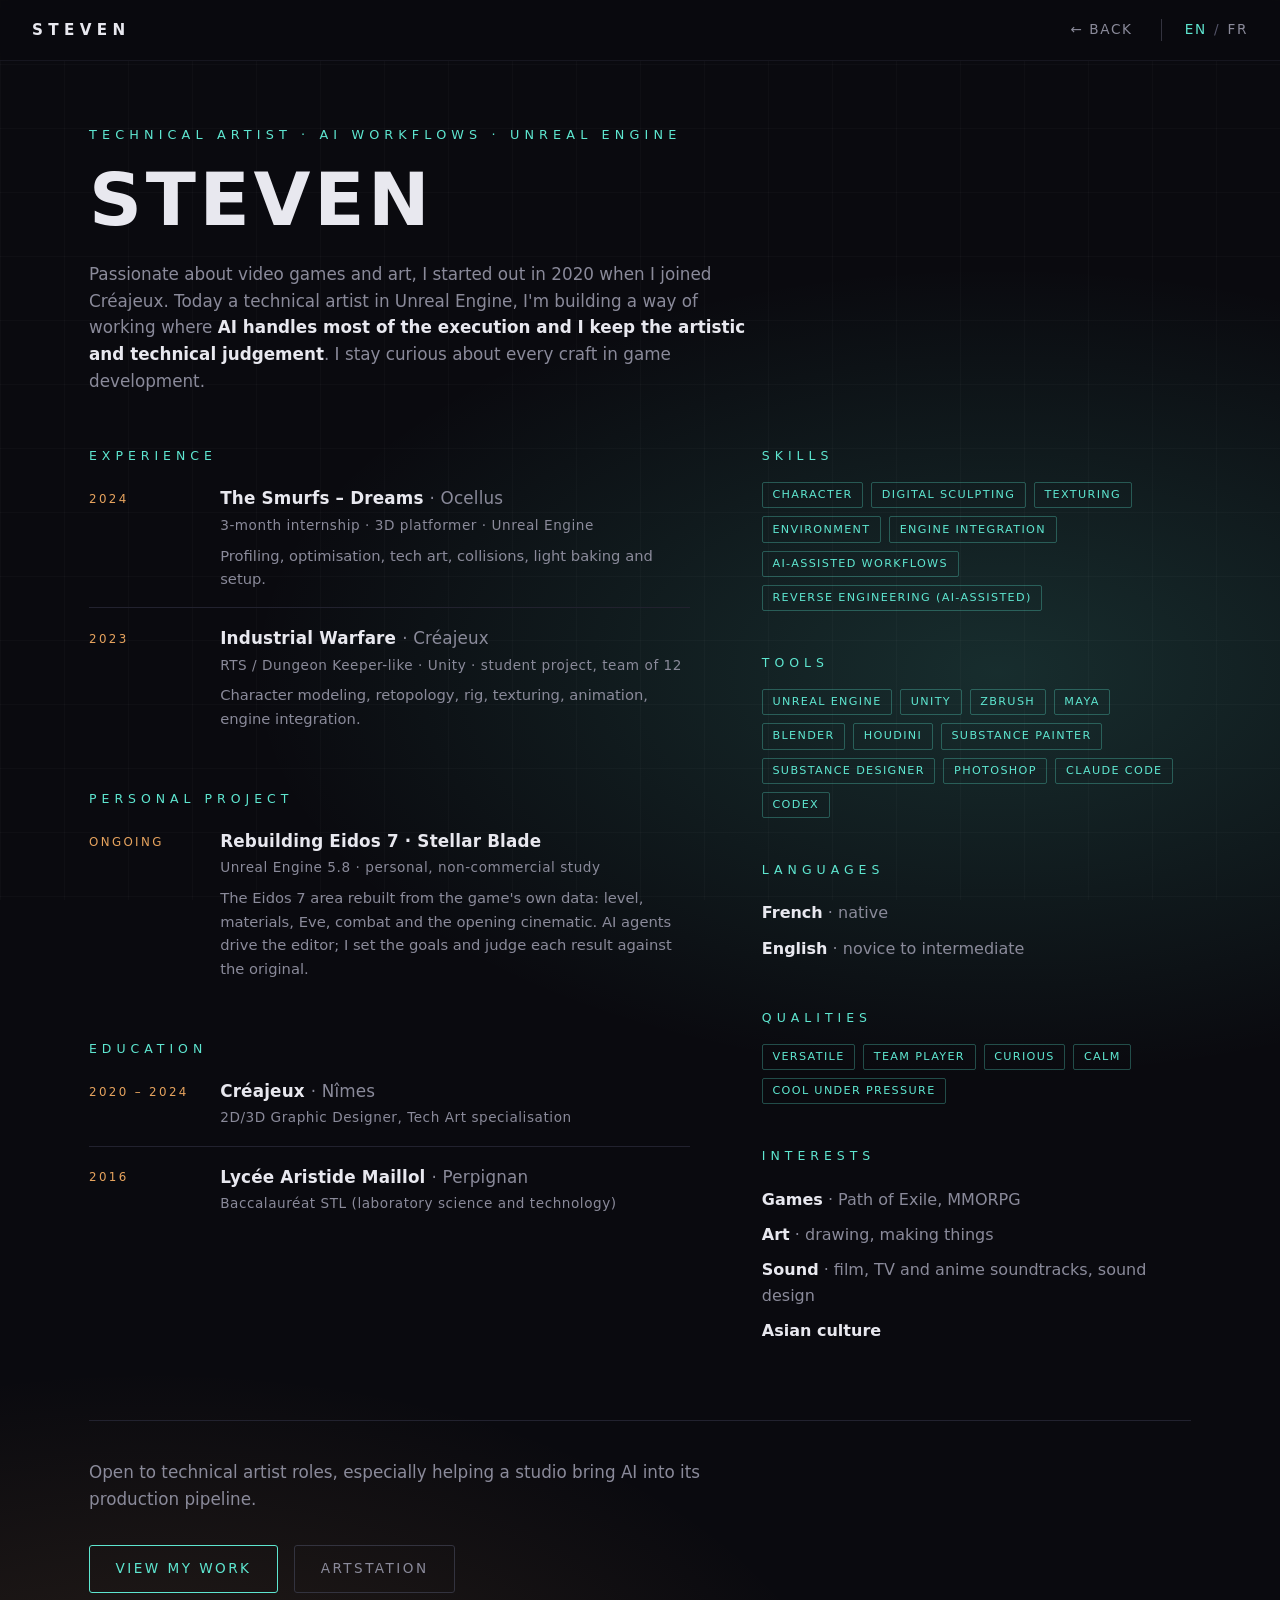
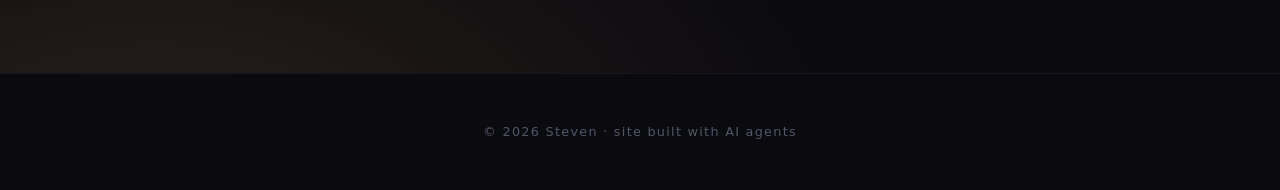
==== commit 78945606: "page CV : stage de 3 mois chez Ocellus, loisirs Path of Exile Co-Authored-By: Claude Fable 5.2 <nore" ====
--- a/cv.html
+++ b/cv.html
@@ -47,7 +47,7 @@
           <div class="cv-when">2024</div>
           <div class="cv-what">
             <h4><span lang="en">The Smurfs – Dreams</span><span lang="fr">Les Schtroumpfs&nbsp;: L'Épopée des rêves</span> <span class="cv-org">· Ocellus</span></h4>
-            <div class="cv-sub"><span lang="en">3D platformer · Unreal Engine</span><span lang="fr">Jeu de plateforme 3D · Unreal Engine</span></div>
+            <div class="cv-sub"><span lang="en">3-month internship · 3D platformer · Unreal Engine</span><span lang="fr">Stage de 3 mois · Jeu de plateforme 3D · Unreal Engine</span></div>
             <p><span lang="en">Profiling, optimisation, tech art, collisions, light baking and setup.</span><span lang="fr">Profiling, optimisation, tech art, collisions, bake et réglage des lumières.</span></p>
           </div>
         </div>
@@ -137,7 +137,7 @@
       <section class="cv-block">
         <h3 class="cv-h"><span lang="en">Interests</span><span lang="fr">Loisirs</span></h3>
         <ul class="cv-lang">
-          <li><span lang="en"><strong>Games</strong> · hack'n'slash, MMORPG</span><span lang="fr"><strong>Jeux</strong> · hack'n'slash, MMORPG</span></li>
+          <li><span lang="en"><strong>Games</strong> · Path of Exile, MMORPG</span><span lang="fr"><strong>Jeux</strong> · Path of Exile, MMORPG</span></li>
           <li><span lang="en"><strong>Art</strong> · drawing, making things</span><span lang="fr"><strong>Art</strong> · dessiner, créer</span></li>
           <li><span lang="en"><strong>Sound</strong> · film, TV and anime soundtracks, sound design</span><span lang="fr"><strong>Son</strong> · musiques de films, séries et anime, sound design</span></li>
           <li><span lang="en"><strong>Asian culture</strong></span><span lang="fr"><strong>Culture asiatique</strong></span></li>
